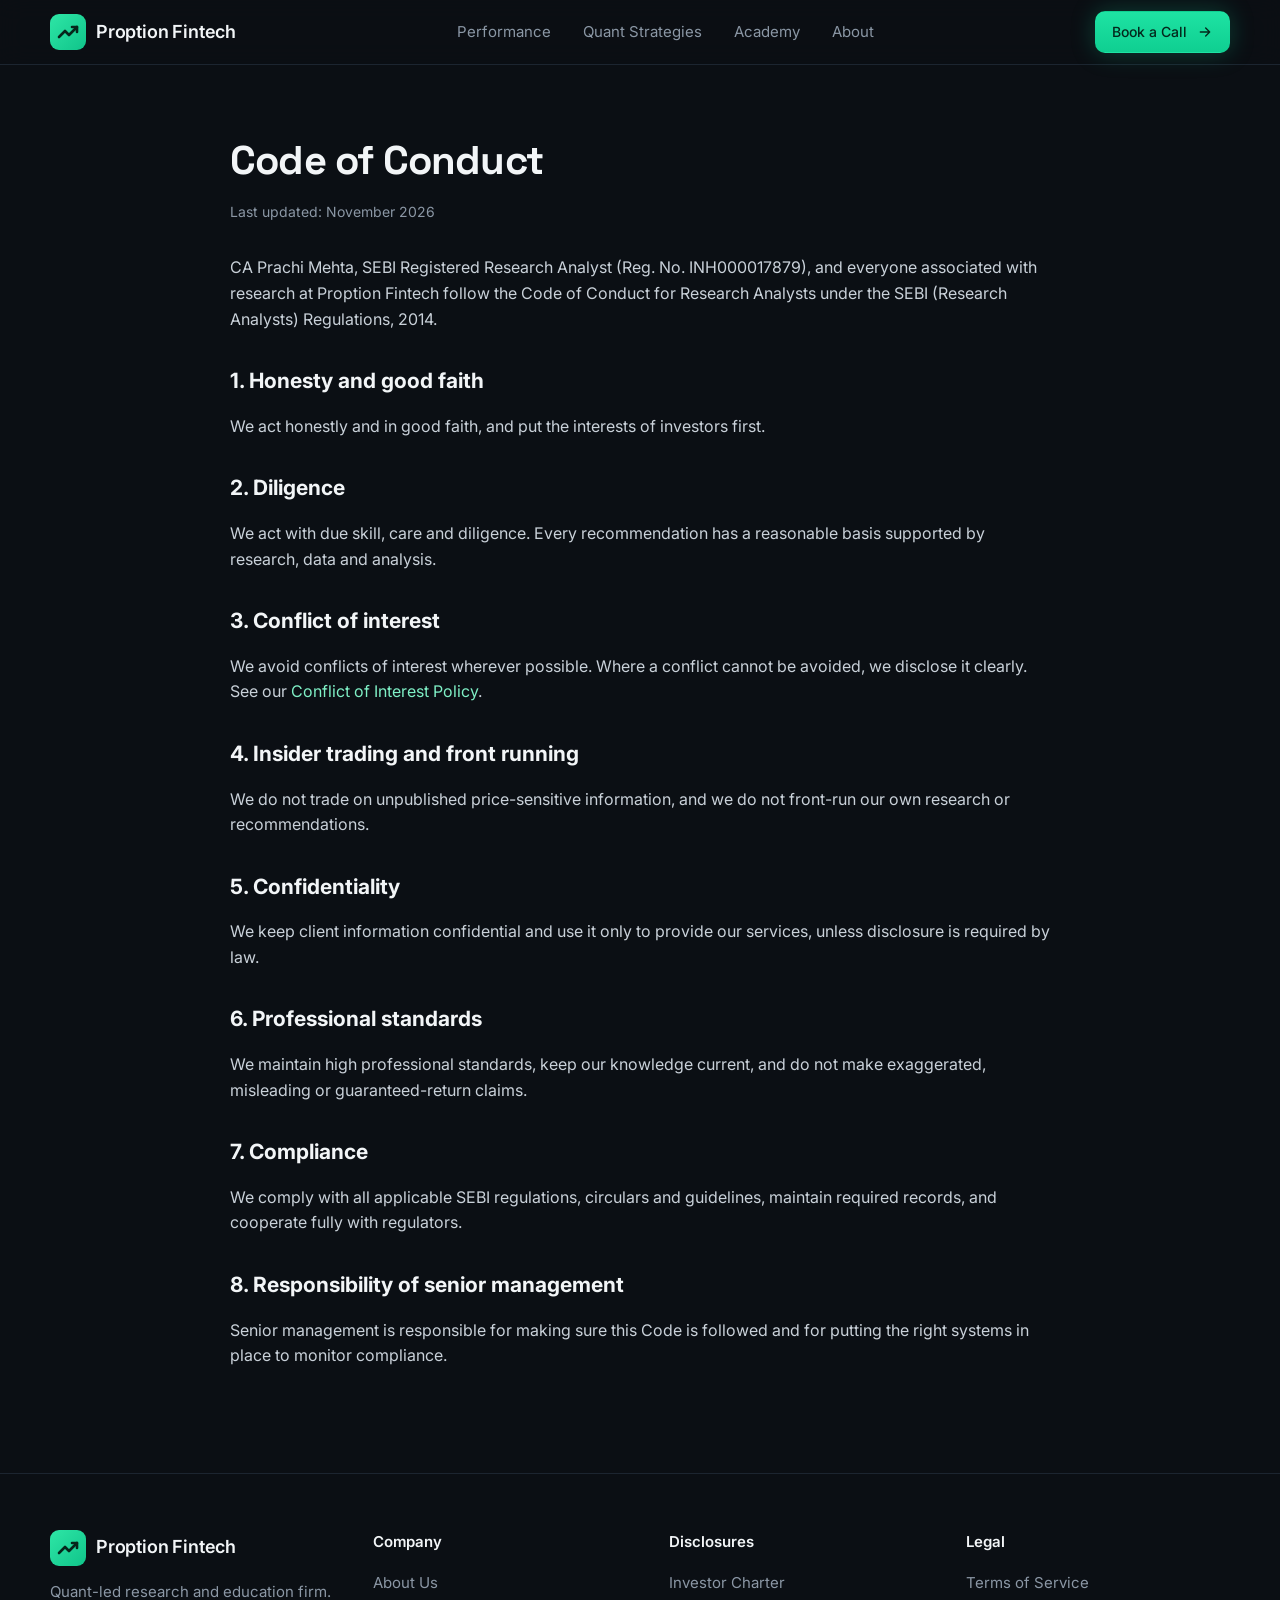
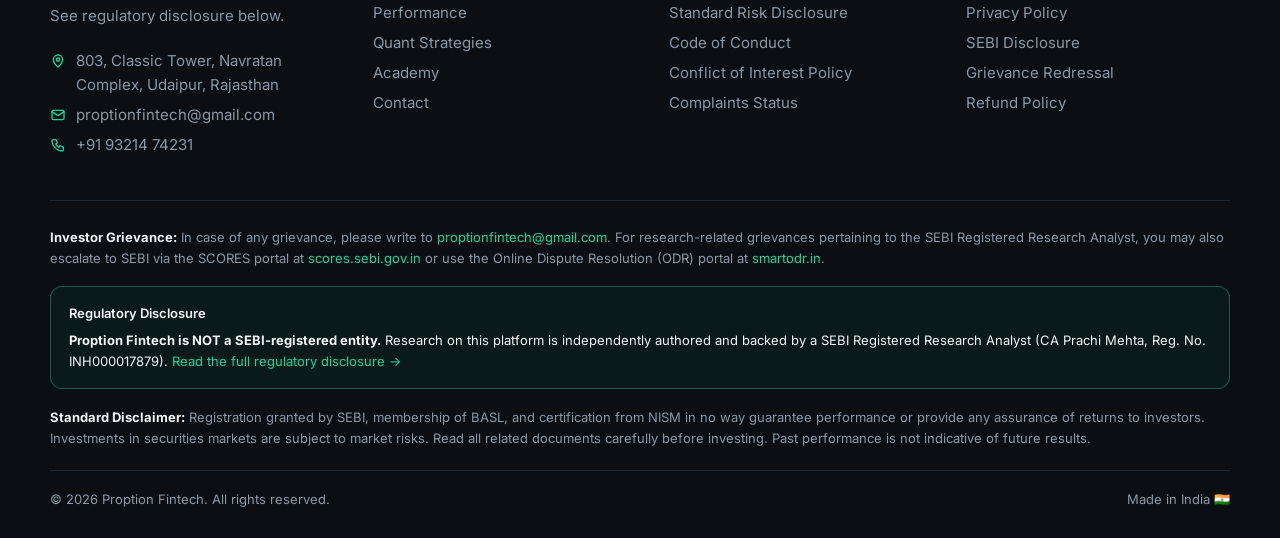
==== legal/code-of-conduct.html @ deb4f8eb "Hero keeps rotating when the mouse rests on the page; isolate slide errors Co-Authored-By: Claude Op" ====
<!doctype html>
<html lang="en">
<head>
  <meta charset="utf-8" />
  <meta name="viewport" content="width=device-width, initial-scale=1" />
  <title>Code of Conduct — Proption Fintech</title>
  <link rel="icon" href="../assets/logo.svg" type="image/svg+xml" />
  <link rel="preconnect" href="https://fonts.googleapis.com" />
  <link rel="preconnect" href="https://fonts.gstatic.com" crossorigin />
  <link href="https://fonts.googleapis.com/css2?family=Inter:wght@400;500;600&family=JetBrains+Mono:wght@500;600&family=Space+Grotesk:wght@500;600;700&display=swap" rel="stylesheet" />
  <link rel="stylesheet" href="../assets/styles.css?v=9" />
</head>
<body data-base="../">
  <header class="nav" id="nav"></header>
  <main class="container doc">
    <h1>Code of Conduct</h1>
    <div class="upd">Last updated: November 2026</div>
    <!-- ✏️ EDIT THE TEXT BELOW -->
<p>CA Prachi Mehta, SEBI Registered Research Analyst (Reg. No. INH000017879), and everyone associated with research at Proption Fintech follow the Code of Conduct for Research Analysts under the SEBI (Research Analysts) Regulations, 2014.</p>

<h2>1. Honesty and good faith</h2>
<p>We act honestly and in good faith, and put the interests of investors first.</p>

<h2>2. Diligence</h2>
<p>We act with due skill, care and diligence. Every recommendation has a reasonable basis supported by research, data and analysis.</p>

<h2>3. Conflict of interest</h2>
<p>We avoid conflicts of interest wherever possible. Where a conflict cannot be avoided, we disclose it clearly. See our <a class="g" href="conflict-of-interest.html">Conflict of Interest Policy</a>.</p>

<h2>4. Insider trading and front running</h2>
<p>We do not trade on unpublished price-sensitive information, and we do not front-run our own research or recommendations.</p>

<h2>5. Confidentiality</h2>
<p>We keep client information confidential and use it only to provide our services, unless disclosure is required by law.</p>

<h2>6. Professional standards</h2>
<p>We maintain high professional standards, keep our knowledge current, and do not make exaggerated, misleading or guaranteed-return claims.</p>

<h2>7. Compliance</h2>
<p>We comply with all applicable SEBI regulations, circulars and guidelines, maintain required records, and cooperate fully with regulators.</p>

<h2>8. Responsibility of senior management</h2>
<p>Senior management is responsible for making sure this Code is followed and for putting the right systems in place to monitor compliance.</p>
    <!-- ✏️ END OF EDITABLE TEXT -->
  </main>
  <footer class="footer" id="footer"></footer>
  <script src="../site.config.js?v=9"></script>
  <script src="../assets/app.js?v=9"></script>
</body>
</html>
---- assets/styles.css ----
/* ─── Theme tokens (change colours here) ─────────────────────────────── */
:root {
  --bg: #0b0f14;
  --bg-2: #0e131a;
  --card: #111821;
  --card-2: #0f1d1c;
  --line: #1c2530;
  --line-2: #22303c;
  --text: #f2f5f7;
  --muted: #8b97a5;
  --muted-2: #6b7785;
  --green: #12d99a;
  --green-2: #7ff0c6;
  --green-soft: rgba(18, 217, 154, 0.12);
  --orange: #f7a531;
  --orange-soft: rgba(247, 165, 49, 0.12);
  --radius: 16px;
  --font: "Inter", system-ui, -apple-system, Segoe UI, Roboto, sans-serif;
  --display: "Space Grotesk", var(--font);
  --mono: "JetBrains Mono", ui-monospace, SFMono-Regular, Menlo, monospace;
}

* { box-sizing: border-box; }
html { scroll-behavior: smooth; scroll-padding-top: 80px; }
body {
  margin: 0; background: var(--bg); color: var(--text);
  font-family: var(--font); font-size: 16px; line-height: 1.6;
  -webkit-font-smoothing: antialiased;
}
a { color: inherit; text-decoration: none; }
main { overflow-x: clip; }
img, svg { display: block; }
.container { width: min(1180px, 100% - 32px); margin-inline: auto; }
.mono { font-family: var(--mono); }
.g { color: var(--green-2); }
.o { color: var(--orange); }

/* ─── Nav ─────────────────────────────────────────────────────────────── */
.nav {
  position: sticky; top: 0; z-index: 50;
  background: rgba(11, 15, 20, 0.82); backdrop-filter: blur(12px);
  border-bottom: 1px solid var(--line);
}
.nav-in { display: flex; align-items: center; justify-content: space-between; height: 64px; }
.brand { display: flex; align-items: center; gap: 10px; font-weight: 600; font-size: 18px; letter-spacing: -0.01em; }
.brand img { width: 36px; height: 36px; }
.nav-links { display: flex; gap: 32px; color: var(--muted); font-size: 15px; }
.nav-links a:hover { color: var(--text); }
.menu-btn { display: none; background: none; border: 1px solid var(--line-2); color: var(--text); border-radius: 10px; padding: 8px 10px; }

/* ─── Buttons & badges ───────────────────────────────────────────────── */
.btn {
  display: inline-flex; align-items: center; gap: 10px; border-radius: 10px;
  padding: 12px 22px; font-weight: 500; font-size: 15px; border: 1px solid transparent;
  cursor: pointer; transition: transform .15s ease, box-shadow .15s ease, background .15s;
  font-family: var(--font);
}
.btn svg { width: 16px; height: 16px; }
.btn-primary {
  background: linear-gradient(180deg, #1ee3a3, #0fcf91); color: #04281c;
  box-shadow: 0 0 24px rgba(18, 217, 154, 0.25);
}
.btn-primary:hover { transform: translateY(-1px); box-shadow: 0 0 36px rgba(18, 217, 154, 0.4); }
.btn-ghost { background: var(--bg-2); border-color: var(--line-2); color: var(--text); }
.btn-ghost:hover { border-color: #33424f; }
.btn-sm { padding: 9px 16px; font-size: 14px; }
.btn-block { width: 100%; justify-content: center; }

.badge {
  display: inline-flex; align-items: center; gap: 8px; font-size: 13px; font-weight: 500;
  color: var(--green); background: var(--green-soft); border: 1px solid rgba(18, 217, 154, 0.35);
  padding: 5px 13px; border-radius: 999px;
}
.badge svg { width: 13px; height: 13px; }
.badge.orange { color: var(--orange); background: var(--orange-soft); border-color: rgba(247, 165, 49, 0.4); }
.chip { display: inline-block; font-size: 13px; font-weight: 500; background: #1b222b; color: #dfe5ea; padding: 4px 10px; border-radius: 6px; }

/* ─── Hero ───────────────────────────────────────────────────────────── */
.hero {
  display: grid; grid-template-columns: 1.05fr 1fr; gap: 56px; align-items: center;
  padding: 44px 0 72px; position: relative;
}
.hero::before {
  content: ""; position: absolute; inset: -60px -20vw 0; z-index: -1; pointer-events: none;
  background:
    radial-gradient(600px 380px at 85% 35%, rgba(18, 217, 154, 0.10), transparent 70%),
    linear-gradient(var(--bg), var(--bg));
}
.hero h1 {
  font-family: var(--display); font-weight: 600; letter-spacing: -0.035em;
  font-size: clamp(44px, 6.4vw, 76px); line-height: 0.98; margin: 28px 0 32px;
}
.hero h1 span { display: block; }
.hero p.lead { color: var(--muted); font-size: 18px; max-width: 540px; margin: 0 0 36px; }
.hero-ctas { display: flex; gap: 14px; flex-wrap: wrap; }
.hero-stats { display: flex; gap: 64px; margin-top: 48px; flex-wrap: wrap; }
.hero-stats .v { font-family: var(--mono); font-size: 23px; font-weight: 600; color: var(--green-2); letter-spacing: 0.02em; }
.hero-stats .l { font-size: 13px; color: var(--muted); }

.hero-art { position: relative; }
.hero-art .screen {
  border-radius: 14px; overflow: hidden; border: 1px solid var(--line-2);
  background: radial-gradient(120% 90% at 70% 20%, #0f2a22, #070b0f 70%);
  aspect-ratio: 16 / 11; box-shadow: 0 30px 80px rgba(0,0,0,.55), 0 0 80px rgba(18,217,154,.08);
}
.hero-art .screen svg { width: 100%; height: 100%; filter: blur(0.6px) saturate(1.1); }
.verified-pill {
  position: absolute; left: -28px; bottom: -26px; display: flex; gap: 14px; align-items: center;
  background: rgba(14, 19, 26, .94); border: 1px solid var(--line-2); border-radius: 12px; padding: 14px 18px;
  box-shadow: 0 16px 40px rgba(0,0,0,.5);
}
.verified-pill .ic { width: 40px; height: 40px; border-radius: 10px; background: var(--green-soft); display: grid; place-items: center; color: var(--green); }
.verified-pill .ic svg { width: 20px; height: 20px; }
.verified-pill .t { font-size: 13px; color: var(--muted); }
.verified-pill .v { font-family: var(--mono); color: var(--green); font-weight: 600; }

/* ─── KPI strip ──────────────────────────────────────────────────────── */
.strip { border-top: 1px solid var(--line); border-bottom: 1px solid var(--line); background: var(--bg-2); }
.strip-in { display: grid; grid-template-columns: repeat(4, 1fr); }
.strip-in > div { padding: 24px 24px 26px; border-left: 1px solid var(--line); }
.strip-in > div:first-child { border-left: 0; }
.k-label { font-size: 12px; letter-spacing: 0.14em; text-transform: uppercase; color: var(--muted); }
.k-val { font-family: var(--mono); font-size: 34px; font-weight: 600; color: var(--green-2); line-height: 1.3; letter-spacing: 0.02em; }
.k-val.white { color: var(--text); }
.k-sub { font-size: 13px; color: var(--muted); }

/* ─── Sections ───────────────────────────────────────────────────────── */
.section { padding: 88px 0; }
.section + .section { border-top: 1px solid var(--line); }
.section h2 {
  font-family: var(--display); font-weight: 600; letter-spacing: -0.03em;
  font-size: clamp(32px, 4.4vw, 50px); line-height: 1.08; margin: 18px 0 18px; max-width: 760px;
}
.section .sub { color: var(--muted); max-width: 680px; margin: 0 0 40px; }

/* ─── Chart card ─────────────────────────────────────────────────────── */
.card { background: var(--card); border: 1px solid var(--line); border-radius: var(--radius); }
.chart-card { padding: 28px 32px 22px; }
.chart-head { display: flex; justify-content: space-between; align-items: center; gap: 16px; flex-wrap: wrap; margin-bottom: 18px; }
.legend { display: flex; gap: 26px; flex-wrap: wrap; font-size: 15px; color: #c9d1d9; }
.legend .dot { display: inline-block; width: 10px; height: 10px; border-radius: 50%; margin-right: 8px; vertical-align: 1px; }
.legend b { font-family: var(--mono); font-weight: 600; margin-left: 6px; }
.chart-wrap { position: relative; height: 340px; }
.chart-wrap svg { width: 100%; height: 100%; overflow: visible; }
.chart-tip {
  position: absolute; pointer-events: none; background: #0b1117; border: 1px solid var(--line-2);
  border-radius: 8px; padding: 8px 10px; font-size: 12px; white-space: nowrap; opacity: 0; transition: opacity .1s;
}
.chart-tip .d { color: var(--muted); }
.chart-empty { display: grid; place-items: center; height: 100%; color: var(--muted); font-size: 14px; }

.tiles { display: grid; grid-template-columns: repeat(7, 1fr); gap: 14px; margin-top: 26px; }
.tile { background: var(--card); border: 1px solid var(--line); border-radius: 12px; padding: 16px; }
.tile .k-label { font-size: 11px; }
.tile .tv { font-family: var(--mono); font-weight: 600; font-size: 16px; margin-top: 6px; }
.live-note { font-size: 13px; color: var(--muted); margin-top: 18px; display: flex; align-items: center; gap: 8px; }
.live-dot { width: 7px; height: 7px; border-radius: 50%; background: var(--green); box-shadow: 0 0 0 0 rgba(18,217,154,.6); animation: pulse 2s infinite; }
@keyframes pulse { 70% { box-shadow: 0 0 0 8px rgba(18,217,154,0); } 100% { box-shadow: 0 0 0 0 rgba(18,217,154,0); } }

/* ─── Product cards (Strategies / Academy) ──────────────────────────────────── */
.product {
  display: grid; grid-template-columns: 1fr 380px; gap: 36px; padding: 40px;
  background: linear-gradient(135deg, #0f2a26 0%, #101a20 45%, #12171d 100%);
  border: 1px solid var(--line); border-radius: 20px;
}
.product.amber { background: linear-gradient(135deg, #0f2a26 0%, #101a20 50%, #1b1a17 100%); }
.product h3 { font-family: var(--display); font-weight: 600; font-size: clamp(26px, 3vw, 34px); letter-spacing: -0.02em; margin: 18px 0 12px; }
.product p { color: var(--muted); margin: 0 0 22px; max-width: 640px; }
.feats { display: flex; flex-wrap: wrap; gap: 14px 30px; font-size: 15px; color: #d6dde3; }
.feats span { display: inline-flex; align-items: center; gap: 9px; }
.feats svg { width: 17px; height: 17px; color: var(--green); flex: none; }
.side { background: rgba(10, 14, 19, 0.75); border: 1px solid var(--line); border-radius: 14px; padding: 24px; align-self: start; }
.side .big { font-family: var(--mono); font-weight: 600; font-size: 36px; color: var(--green-2); line-height: 1.2; }
.side .note { font-size: 13px; color: var(--muted); margin-bottom: 16px; }
.kv { display: flex; justify-content: space-between; font-size: 15px; padding: 3px 0; }
.kv span:first-child { color: var(--muted); }
.side .btn { margin-top: 18px; }

/* ─── Curriculum pop-up ──────────────────────────────────────────────── */
.modal { border: 1px solid var(--line-2); border-radius: 18px; padding: 0; background: var(--card); color: var(--text);
  width: min(720px, 100% - 24px); max-height: min(88vh, 900px); }
.modal::backdrop { background: rgba(3, 6, 9, 0.72); backdrop-filter: blur(4px); }
.modal[open] { animation: pop .18s ease-out; }
@keyframes pop { from { opacity: 0; transform: translateY(8px) scale(.98); } }
.modal-in { padding: 32px; position: relative; }
.modal-x { position: absolute; top: 16px; right: 16px; width: 34px; height: 34px; border-radius: 9px; border: 1px solid var(--line-2);
  background: var(--bg-2); color: var(--muted); cursor: pointer; font-size: 14px; }
.modal-x:hover { color: var(--text); }
.modal h3 { font-family: var(--display); font-size: 28px; line-height: 1.15; letter-spacing: -0.02em; margin: 0 40px 4px 0; }
.modal-sub { color: var(--orange); font-size: 14px; margin-bottom: 22px; }
.modal h4 { font-size: 15px; margin: 26px 0 12px; }
.facts { display: grid; grid-template-columns: repeat(3, 1fr); gap: 12px; }
.facts > div { background: var(--bg-2); border: 1px solid var(--line); border-radius: 12px; padding: 12px 14px; }
.facts .fv { font-weight: 600; margin-top: 2px; }
.ticks { list-style: none; margin: 0; padding: 0; display: grid; grid-template-columns: 1fr 1fr; gap: 8px 20px; }
.ticks li { display: flex; gap: 10px; color: #d6dde3; font-size: 14.5px; }
.ticks svg { width: 17px; height: 17px; color: var(--green); flex: none; margin-top: 3px; }
.mods details { border: 1px solid var(--line); border-radius: 12px; margin-bottom: 8px; background: var(--bg-2); }
.mods summary { cursor: pointer; padding: 13px 16px; font-weight: 600; list-style: none; display: flex; gap: 12px; align-items: center; }
.mods summary::-webkit-details-marker { display: none; }
.mods summary::after { content: "+"; margin-left: auto; color: var(--muted); font-weight: 400; font-size: 18px; }
.mods details[open] summary::after { content: "–"; }
.mn { font-family: var(--mono); font-size: 12px; color: var(--green); background: var(--green-soft); padding: 2px 8px; border-radius: 6px; font-weight: 600; }
.mods ol { margin: 0; padding: 0 16px 14px 44px; color: #c9d1d9; font-size: 14.5px; }
.mods li { padding: 3px 0; }
.modal-note { color: var(--muted); font-size: 13px; margin: 22px 0 18px; }
@media (max-width: 720px) {
  .modal-in { padding: 24px 18px; }
  .facts { grid-template-columns: 1fr 1fr 1fr; gap: 8px; }
  .facts > div { padding: 10px; }
  .ticks { grid-template-columns: 1fr; }
}

/* ─── About ──────────────────────────────────────────────────────────── */
.team { display: grid; grid-template-columns: repeat(auto-fit, minmax(260px, 1fr)); gap: 18px; }
.person { padding: 24px; display: flex; gap: 16px; align-items: flex-start; }
.avatar { width: 48px; height: 48px; border-radius: 12px; display: grid; place-items: center; font-family: var(--display); font-weight: 600; background: var(--green-soft); color: var(--green-2); flex: none; }
.person h4 { margin: 0; font-size: 17px; }
.person .role { color: var(--green); font-size: 14px; }
.person .bio { color: var(--muted); font-size: 14px; margin-top: 4px; }

/* ─── CTA panel ──────────────────────────────────────────────────────── */
.cta-panel {
  text-align: center; padding: 72px 24px; border-radius: 20px; border: 1px solid var(--line);
  background: radial-gradient(520px 260px at 50% 0%, rgba(18, 217, 154, 0.16), transparent 70%), var(--card);
}
.cta-panel h2 { margin: 0 auto 18px; font-size: clamp(34px, 4.8vw, 58px); }
.cta-panel p { color: var(--muted); max-width: 520px; margin: 0 auto 34px; }

/* ─── Footer ─────────────────────────────────────────────────────────── */
.footer { border-top: 1px solid var(--line); padding: 56px 0 28px; font-size: 15px; }
.f-grid { display: grid; grid-template-columns: 1.1fr 1fr 1fr 1fr; gap: 32px; }
.f-grid h5 { margin: 0 0 14px; font-size: 15px; font-weight: 600; }
.f-grid ul { list-style: none; margin: 0; padding: 0; }
.f-grid li { padding: 3px 0; }
.f-grid li a { color: var(--muted); }
.f-grid li a:hover { color: var(--text); }
.f-about p { color: var(--muted); margin: 14px 0 18px; }
.f-contact div { display: flex; gap: 10px; color: var(--muted); padding: 3px 0; }
.f-contact svg { width: 16px; height: 16px; color: var(--green); flex: none; margin-top: 4px; }
.f-legal { border-top: 1px solid var(--line); margin-top: 40px; padding-top: 26px; font-size: 13px; color: var(--muted); }
.f-legal strong { color: var(--text); }
.f-legal a { color: var(--green); }
.reg-box { margin: 18px 0; padding: 16px 18px; border: 1px solid rgba(18, 217, 154, 0.35); background: rgba(18, 217, 154, 0.05); border-radius: 12px; color: var(--text); }
.reg-box .h { font-weight: 600; margin-bottom: 6px; }
.f-bottom { display: flex; justify-content: space-between; border-top: 1px solid var(--line); margin-top: 22px; padding-top: 18px; font-size: 13px; color: var(--muted); }

/* ─── Legal pages ────────────────────────────────────────────────────── */
.doc { padding: 64px 0 88px; max-width: 820px; }
.doc h1 { font-family: var(--display); font-size: 40px; letter-spacing: -0.02em; margin: 0 0 8px; }
.doc .upd { color: var(--muted); font-size: 14px; margin-bottom: 32px; }
.doc h2 { font-size: 21px; margin: 32px 0 10px; }
.doc p, .doc li { color: #c9d1d9; }
.doc .todo { border: 1px dashed var(--orange); color: var(--orange); background: var(--orange-soft); padding: 14px 16px; border-radius: 10px; font-size: 14px; }

/* ─── Responsive ─────────────────────────────────────────────────────── */
@media (max-width: 1080px) {
  .tiles { grid-template-columns: repeat(4, 1fr); }
}
@media (max-width: 900px) {
  .hero { grid-template-columns: 1fr; gap: 48px; padding-top: 32px; }
  .verified-pill { left: 12px; }
  .strip-in { grid-template-columns: repeat(2, 1fr); }
  .strip-in > div:nth-child(3) { border-left: 0; }
  .strip-in > div:nth-child(n+3) { border-top: 1px solid var(--line); }
  .product { grid-template-columns: 1fr; padding: 28px; }
  .f-grid { grid-template-columns: 1fr 1fr; }
}
@media (max-width: 720px) {
  .nav-links { display: none; position: absolute; top: 64px; left: 0; right: 0; flex-direction: column; gap: 0; background: var(--bg); border-bottom: 1px solid var(--line); }
  .nav-links.open { display: flex; }
  .nav-links a { padding: 14px 16px; border-top: 1px solid var(--line); }
  .menu-btn { display: block; }
  .nav .btn-sm { display: none; }
  .hero-stats { gap: 32px; }
  .tiles { grid-template-columns: repeat(2, 1fr); }
  .chart-card { padding: 20px 16px; }
  .chart-wrap { height: 260px; }
  .k-val { font-size: 26px; }
  .section { padding: 64px 0; }
  .f-grid { grid-template-columns: 1fr; }
  .f-bottom { flex-direction: column; gap: 6px; }
}

/* ─── About & profile pop-ups ────────────────────────────────────────── */
.modal-in { max-height: inherit; overflow-y: auto; }
.modal.modal-wide { width: min(1040px, 100% - 24px); }
.modal-lead { color: var(--muted); margin: 10px 0 24px; max-width: 640px; }
.team-grid { display: grid; grid-template-columns: repeat(3, 1fr); gap: 14px; }
.tcard { background: var(--bg-2); border: 1px solid var(--line); border-radius: 14px; padding: 18px; display: flex; flex-direction: column; }
.thead { display: flex; gap: 12px; align-items: center; margin-bottom: 10px; }
.tcard h4 { margin: 0; font-size: 16px; }
.texp { font-size: 13px; color: var(--orange); }
.trole { font-size: 14px; color: var(--green-2); margin-bottom: 8px; }
.tpts { margin: 0 0 14px; padding-left: 18px; color: #c9d1d9; font-size: 14px; flex: 1; }
.tpts li { padding: 2px 0; }
.tbtn { align-self: flex-start; }
.avatar.ph { object-fit: cover; padding: 0; }
.avatar-lg { width: 72px; height: 72px; font-size: 24px; border-radius: 16px; }
.phead { display: flex; gap: 18px; align-items: center; margin: 0 40px 18px 0; }
.phead h3 { margin: 0 0 4px; }
.pbio { color: #c9d1d9; margin: 0; }
@media (max-width: 900px) { .team-grid { grid-template-columns: 1fr 1fr; } }
@media (max-width: 600px) { .team-grid { grid-template-columns: 1fr; } .phead { flex-direction: column; align-items: flex-start; } }

/* legal page tables & fill-in markers */
.doc ul, .doc ol { padding-left: 22px; }
.doc li { padding: 3px 0; }
.doc .table-wrap { overflow-x: auto; margin: 10px 0 6px; border: 1px solid var(--line); border-radius: 12px; }
.doc table { border-collapse: collapse; width: 100%; font-size: 14px; }
.doc th, .doc td { text-align: left; padding: 10px 12px; border-bottom: 1px solid var(--line); color: #c9d1d9; vertical-align: top; }
.doc th { background: var(--bg-2); color: var(--text); font-weight: 600; }
.doc tr:last-child td { border-bottom: 0; }
.doc .small { font-size: 13px; color: var(--muted); }
.doc .fill { background: var(--orange-soft); color: var(--orange); border: 1px dashed rgba(247,165,49,.5); border-radius: 5px; padding: 0 6px; }
.doc .todo { margin-bottom: 18px; }

/* ─── Rotating hero ───────────────────────────────────────────────────── */
.hero { align-items: start; }
.hero-copy-wrap { min-width: 0; padding-top: 4px; }
.hero-copy { display: grid; }
.hero-copy .hc { grid-area: 1 / 1; opacity: 0; visibility: hidden; transform: translateY(8px); transition: opacity .35s ease, transform .35s ease, visibility 0s linear .35s; }
.hero-copy .hc.active { opacity: 1; visibility: visible; transform: none; transition: opacity .45s ease .1s, transform .45s ease .1s; }
.hero-copy h1 { margin-top: 26px; }
.hero-art { min-width: 0; display: grid; gap: 14px; padding-top: 44px; }
.hero-stage { position: relative; aspect-ratio: 16 / 11; max-width: 100%; border-radius: 14px; overflow: hidden; border: 1px solid var(--line-2);
  background: #070b0f; box-shadow: 0 30px 80px rgba(0,0,0,.45), 0 0 80px color-mix(in srgb, var(--green) 8%, transparent); }
.hv { position: absolute; inset: 0; opacity: 0; visibility: hidden; transition: opacity .45s ease, visibility 0s linear .45s; }
.hv.active { opacity: 1; visibility: visible; transition: opacity .45s ease; }
.hv canvas { position: absolute; inset: 0; width: 100%; height: 100%; display: block; }
.hv-readout { position: absolute; left: 14px; top: 12px; display: grid; gap: 2px; pointer-events: none; }
.hv-readout .k { font-size: 11px; letter-spacing: .12em; text-transform: uppercase; color: var(--muted); }
.hv-readout .v { font-family: var(--mono); font-size: 26px; font-weight: 600; color: var(--green-2); font-variant-numeric: tabular-nums; }
.hv-readout .s { font-family: var(--mono); font-size: 12px; color: var(--orange); }
.hv-illus { position: absolute; left: 12px; bottom: 8px; font-size: 11px; color: var(--muted-2); letter-spacing: .03em; }
.hv-illus-up { bottom: 38px; }
.hv-tape { position: absolute; left: 0; right: 0; bottom: 0; height: 30px; border-top: 1px solid var(--line-2); background: rgba(7,11,15,.92); overflow: hidden; }
.hv-tape-track { display: flex; width: max-content; animation: hvtape 26s linear infinite; animation-play-state: paused; }
.hv.on .hv-tape-track { animation-play-state: running; }
.hv-tape-item { display: flex; gap: 8px; align-items: center; padding: 0 22px; height: 30px; font-family: var(--mono); font-size: 12px; white-space: nowrap; border-right: 1px solid var(--line); }
.hv-tape-item .n { color: var(--muted); } .hv-tape-item .up { color: var(--green); } .hv-tape-item .dn { color: #f0616d; }
@keyframes hvtape { to { transform: translateX(-50%); } }
.hv-prob { position: absolute; right: 12px; top: 10px; text-align: right; font-family: var(--mono); font-size: 12px; color: var(--muted); display: grid; gap: 2px; }
.hv-prob b { color: var(--text); font-weight: 600; font-variant-numeric: tabular-nums; }
.hv-chain { position: absolute; inset: 0 0 24px 0; display: grid; grid-template-rows: auto 1fr; font-family: var(--mono); font-size: 12px; }
.hv-chain-top { display: flex; justify-content: space-between; gap: 10px; padding: 10px 14px; border-bottom: 1px solid var(--line-2); color: var(--muted); }
.hv-chain-top b { color: var(--text); font-weight: 600; font-variant-numeric: tabular-nums; }
.hv-chain-body { overflow: hidden; }
.hv-chain table { width: 100%; border-collapse: collapse; font-variant-numeric: tabular-nums; }
.hv-chain th { font: 600 10.5px var(--font); letter-spacing: .1em; text-transform: uppercase; color: var(--muted-2); padding: 6px 8px; text-align: right; }
.hv-chain th.c, .hv-chain td.c { text-align: center; }
.hv-chain td { padding: 0 8px; height: 24px; text-align: right; color: #c9d1d9; position: relative; }
.hv-chain td.k { color: var(--text); font-weight: 600; background: rgba(255,255,255,.03); }
.hv-chain tr.atm td { background: color-mix(in srgb, var(--green) 9%, transparent); }
.hv-chain tr.atm td.k { color: var(--green-2); }
.hv-chain tr.band td.k { box-shadow: inset 3px 0 0 color-mix(in srgb, var(--orange) 55%, transparent); }
.hv-chain .bar { position: absolute; top: 5px; bottom: 5px; border-radius: 3px; transition: width .8s ease; }
.hv-chain .bar.ce { right: 8px; background: rgba(240,97,109,.22); }
.hv-chain .bar.pe { left: 8px; background: color-mix(in srgb, var(--green) 22%, transparent); }
.hv-chain td span { position: relative; }
.hv-chain .up { animation: hvup .9s ease; } .hv-chain .dn { animation: hvdn .9s ease; }
@keyframes hvup { from { color: var(--green); } } @keyframes hvdn { from { color: #f0616d; } }
.hero-tabs { display: grid; grid-template-columns: repeat(4, minmax(0, 1fr)); gap: 8px; }
.hero-tab { position: relative; overflow: hidden; text-align: left; font: 500 13px var(--font); color: var(--muted); background: var(--bg-2);
  border: 1px solid var(--line); border-radius: 10px; padding: 10px 12px 12px; cursor: pointer; transition: color .2s, border-color .2s; }
.hero-tab:hover { color: var(--text); }
.hero-tab.active { color: var(--text); border-color: var(--line-2); }
.hero-tab:focus-visible { outline: 2px solid var(--green-2); outline-offset: 2px; }
.hero-tab .prog { position: absolute; left: 0; bottom: 0; height: 2px; width: 0; background: var(--green); }
.hero-tab.active .prog { animation: heroprog var(--dur, 9s) linear forwards; }
.hero.paused .hero-tab.active .prog, .hero.still .hero-tab.active .prog { animation-play-state: paused; }
.hero.still .hero-tab.active .prog { animation: none; width: 100%; }
@keyframes heroprog { to { width: 100%; } }
@media (max-width: 900px) {
  .hero-art { padding-top: 0; }
}
@media (max-width: 520px) {
  .hero-tabs { grid-template-columns: repeat(2, minmax(0, 1fr)); }
  .hv-chain td, .hv-chain th { padding: 0 4px; } .hv-chain { font-size: 10.5px; }
  .hv-readout .v { font-size: 20px; }
}
@media (prefers-reduced-motion: reduce) { .hv-tape-track { animation: none; } .hero-copy .hc, .hv { transition: none; } }
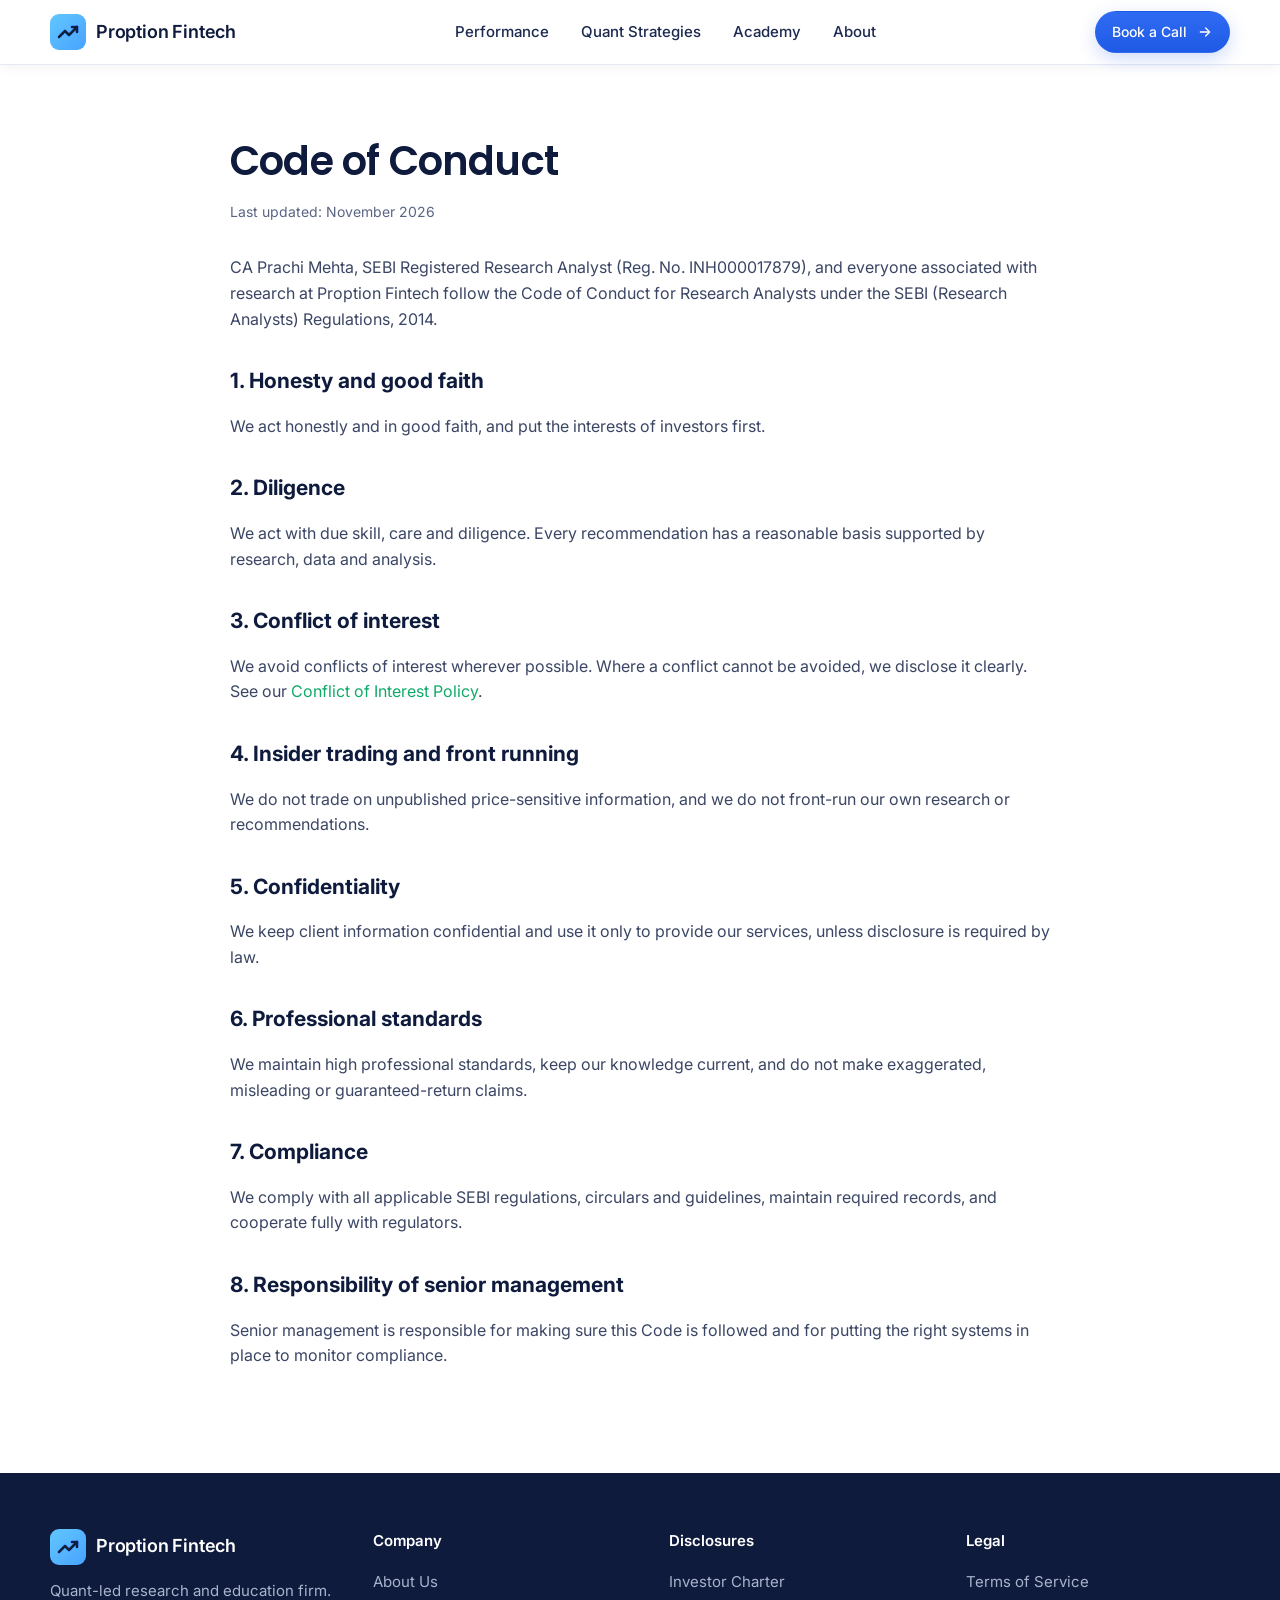
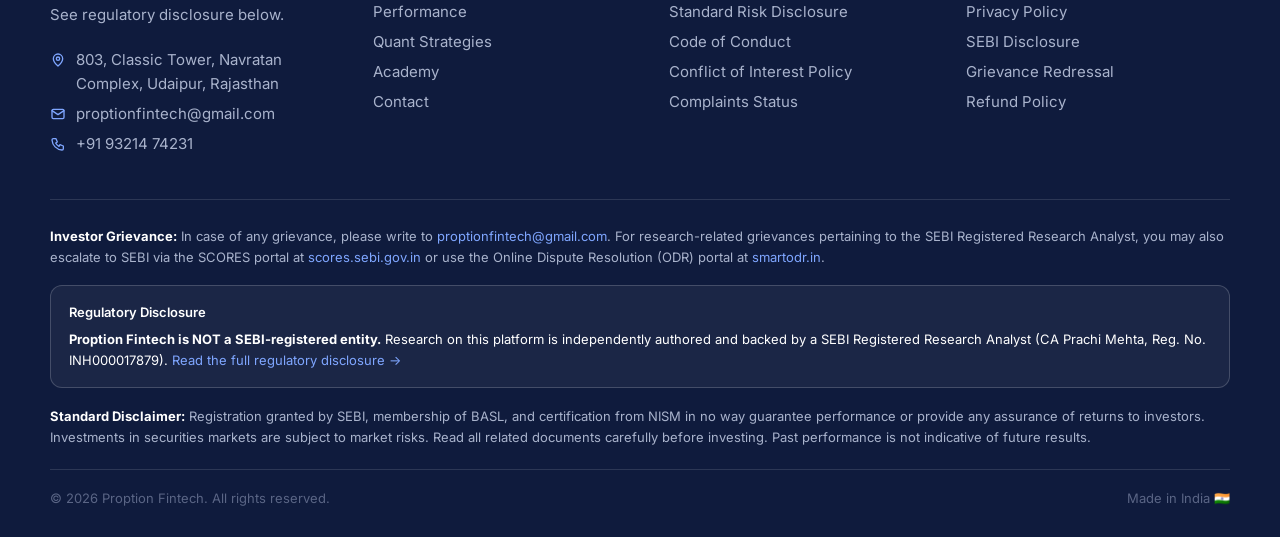
==== commit 731250e5: "New light theme (white, navy, blue, dark green) with a one-word theme switch Co-Authored-By: Claude " ====
--- a/legal/code-of-conduct.html
+++ b/legal/code-of-conduct.html
@@ -1,5 +1,5 @@
 <!doctype html>
-<html lang="en">
+<html lang="en" data-theme="light">
 <head>
   <meta charset="utf-8" />
   <meta name="viewport" content="width=device-width, initial-scale=1" />
@@ -7,8 +7,8 @@
   <link rel="icon" href="../assets/logo.svg" type="image/svg+xml" />
   <link rel="preconnect" href="https://fonts.googleapis.com" />
   <link rel="preconnect" href="https://fonts.gstatic.com" crossorigin />
-  <link href="https://fonts.googleapis.com/css2?family=Inter:wght@400;500;600&family=JetBrains+Mono:wght@500;600&family=Space+Grotesk:wght@500;600;700&display=swap" rel="stylesheet" />
-  <link rel="stylesheet" href="../assets/styles.css?v=9" />
+  <link href="https://fonts.googleapis.com/css2?family=Inter:wght@400;500;600;700&family=JetBrains+Mono:wght@500;600&family=Space+Grotesk:wght@500;600;700&family=Poppins:wght@500;600;700&display=swap" rel="stylesheet" />
+  <link rel="stylesheet" href="../assets/styles.css?v=14" />
 </head>
 <body data-base="../">
   <header class="nav" id="nav"></header>
@@ -44,7 +44,7 @@
     <!-- ✏️ END OF EDITABLE TEXT -->
   </main>
   <footer class="footer" id="footer"></footer>
-  <script src="../site.config.js?v=9"></script>
-  <script src="../assets/app.js?v=9"></script>
+  <script src="../site.config.js?v=14"></script>
+  <script src="../assets/app.js?v=14"></script>
 </body>
 </html>
--- a/assets/styles.css
+++ b/assets/styles.css
@@ -315,16 +315,17 @@
 .doc .fill { background: var(--orange-soft); color: var(--orange); border: 1px dashed rgba(247,165,49,.5); border-radius: 5px; padding: 0 6px; }
 .doc .todo { margin-bottom: 18px; }
 
-/* ─── Rotating hero ───────────────────────────────────────────────────── */
-.hero { align-items: start; }
-.hero-copy-wrap { min-width: 0; padding-top: 4px; }
-.hero-copy { display: grid; }
-.hero-copy .hc { grid-area: 1 / 1; opacity: 0; visibility: hidden; transform: translateY(8px); transition: opacity .35s ease, transform .35s ease, visibility 0s linear .35s; }
-.hero-copy .hc.active { opacity: 1; visibility: visible; transform: none; transition: opacity .45s ease .1s, transform .45s ease .1s; }
-.hero-copy h1 { margin-top: 26px; }
-.hero-art { min-width: 0; display: grid; gap: 14px; padding-top: 44px; }
-.hero-stage { position: relative; aspect-ratio: 16 / 11; max-width: 100%; border-radius: 14px; overflow: hidden; border: 1px solid var(--line-2);
+/* ─── Section animations ──────────────────────────────────────────────── */
+.viz { position: relative; aspect-ratio: 16 / 11; max-width: 100%; border-radius: 14px; overflow: hidden; border: 1px solid var(--line-2);
   background: #070b0f; box-shadow: 0 30px 80px rgba(0,0,0,.45), 0 0 80px color-mix(in srgb, var(--green) 8%, transparent); }
+.hero-art .viz { width: 100%; }
+.viz-row { display: grid; grid-template-columns: repeat(auto-fit, minmax(min(100%, 420px), 1fr)); gap: 20px; margin-top: 36px; }
+.viz-fig { margin: 0; display: grid; gap: 12px; min-width: 0; }
+.viz-fig .viz { box-shadow: none; }
+.viz-fig figcaption { color: var(--muted); font-size: 15px; }
+.viz-fig figcaption strong { display: block; color: var(--text); font-weight: 600; margin-bottom: 2px; }
+.acad-head { display: grid; grid-template-columns: minmax(0, 1fr) minmax(0, 1fr); gap: 40px; align-items: center; }
+.acad-head .viz { box-shadow: none; }
 .hv { position: absolute; inset: 0; opacity: 0; visibility: hidden; transition: opacity .45s ease, visibility 0s linear .45s; }
 .hv.active { opacity: 1; visibility: visible; transition: opacity .45s ease; }
 .hv canvas { position: absolute; inset: 0; width: 100%; height: 100%; display: block; }
@@ -360,23 +361,143 @@
 .hv-chain td span { position: relative; }
 .hv-chain .up { animation: hvup .9s ease; } .hv-chain .dn { animation: hvdn .9s ease; }
 @keyframes hvup { from { color: var(--green); } } @keyframes hvdn { from { color: #f0616d; } }
-.hero-tabs { display: grid; grid-template-columns: repeat(4, minmax(0, 1fr)); gap: 8px; }
-.hero-tab { position: relative; overflow: hidden; text-align: left; font: 500 13px var(--font); color: var(--muted); background: var(--bg-2);
-  border: 1px solid var(--line); border-radius: 10px; padding: 10px 12px 12px; cursor: pointer; transition: color .2s, border-color .2s; }
-.hero-tab:hover { color: var(--text); }
-.hero-tab.active { color: var(--text); border-color: var(--line-2); }
-.hero-tab:focus-visible { outline: 2px solid var(--green-2); outline-offset: 2px; }
-.hero-tab .prog { position: absolute; left: 0; bottom: 0; height: 2px; width: 0; background: var(--green); }
-.hero-tab.active .prog { animation: heroprog var(--dur, 9s) linear forwards; }
-.hero.paused .hero-tab.active .prog, .hero.still .hero-tab.active .prog { animation-play-state: paused; }
-.hero.still .hero-tab.active .prog { animation: none; width: 100%; }
-@keyframes heroprog { to { width: 100%; } }
 @media (max-width: 900px) {
-  .hero-art { padding-top: 0; }
-}
-@media (max-width: 520px) {
-  .hero-tabs { grid-template-columns: repeat(2, minmax(0, 1fr)); }
+  .acad-head { grid-template-columns: 1fr; gap: 28px; }
+}
+@media (max-width: 600px) {
+  .viz-curve { aspect-ratio: 4 / 3.4; }
+  .viz-tape { aspect-ratio: 4 / 3.2; }
+  .viz-chain { aspect-ratio: 4 / 5; }
+  .viz-probability { aspect-ratio: 1 / 1; }
+  .viz-probability .hv-prob { left: 12px; right: 12px; display: flex; justify-content: space-between; gap: 8px; text-align: left; font-size: 11px; }
   .hv-chain td, .hv-chain th { padding: 0 4px; } .hv-chain { font-size: 10.5px; }
+  .hv-chain th { font-size: 9.5px; letter-spacing: .06em; }
+  .hv-chain-top { padding: 9px 10px; font-size: 11px; }
   .hv-readout .v { font-size: 20px; }
-}
-@media (prefers-reduced-motion: reduce) { .hv-tape-track { animation: none; } .hero-copy .hc, .hv { transition: none; } }
+  .hv-tape-item { padding: 0 14px; font-size: 11px; }
+  .acad-head { gap: 22px; }
+  .viz-row { gap: 28px; }
+}
+@media (prefers-reduced-motion: reduce) { .hv-tape-track { animation: none; } .hv { transition: none; } }
+
+/* ─── Small phones ───────────────────────────────────────────────────── */
+.kv { gap: 12px; }
+.kv span:last-child { text-align: right; }
+.btn-block { white-space: nowrap; }
+@media (max-width: 400px) {
+  .product { padding: 22px 18px; }
+  .side { padding: 18px 16px; }
+  .side .big { font-size: 30px; }
+  .hero-stats { gap: 22px; }
+  .hero-stats .v { font-size: 20px; }
+  .k-val { font-size: 24px; }
+  .strip-in > div { padding: 18px 14px 20px; }
+  .chart-card { padding: 18px 12px; }
+  .cta-panel { padding: 48px 18px; }
+}
+
+
+/* ═══ THEMES ══════════════════════════════════════════════════════════════
+   Choose the theme in site.config.js → theme: "light" or "dark".
+   The block below maps colours to tokens; [data-theme="light"] holds the light palette. */
+:root {
+  --accent: var(--green); --accent-hi: #1ee3a3; --accent-ink: #04281c;
+  --text-2: #c9d1d9; --text-3: #d6dde3; --chip-bg: #1b222b; --chip-ink: #dfe5ea;
+  --nav-bg: rgba(11, 15, 20, 0.82);
+  --glow: rgba(18, 217, 154, 0.10); --glow-strong: rgba(18, 217, 154, 0.16);
+  --prod-a: #0f2a26; --prod-b: #101a20; --prod-c: #12171d; --prod-d: #1b1a17;
+  --side-bg: rgba(10, 14, 19, 0.75); --shadow: 0 0 24px rgba(18, 217, 154, 0.25);
+  --grid: #1c2530; --grid-2: #161e27; --axis: #2a3642; --tick: #6b7785;
+  --head-weight: 600; --head-track: -0.03em; --btn-radius: 10px;
+}
+body { background: var(--bg); }
+.nav { background: var(--nav-bg); }
+.btn { border-radius: var(--btn-radius); }
+.btn-primary { background: linear-gradient(180deg, var(--accent-hi), var(--accent)); color: var(--accent-ink); box-shadow: var(--shadow); }
+.btn-primary:hover { box-shadow: var(--shadow); filter: brightness(1.05); }
+.badge { border-color: color-mix(in srgb, var(--green) 40%, transparent); }
+.chip { background: var(--chip-bg); color: var(--chip-ink); }
+.hero::before { background: radial-gradient(600px 380px at 85% 35%, var(--glow), transparent 70%), linear-gradient(var(--bg), var(--bg)); }
+.hero h1, .section h2, .cta-panel h2, .product h3, .modal h3, .doc h1 { font-weight: var(--head-weight); letter-spacing: var(--head-track); }
+.legend, .doc p, .doc li, .mods ol, .tpts, .pbio, .doc td { color: var(--text-2); }
+.feats, .ticks li { color: var(--text-3); }
+.product { background: linear-gradient(135deg, var(--prod-a) 0%, var(--prod-b) 45%, var(--prod-c) 100%); }
+.product.amber { background: linear-gradient(135deg, var(--prod-a) 0%, var(--prod-b) 50%, var(--prod-d) 100%); }
+.side { background: var(--side-bg); }
+.cta-panel { background: radial-gradient(520px 260px at 50% 0%, var(--glow-strong), transparent 70%), var(--card); }
+.reg-box { border-color: color-mix(in srgb, var(--green) 40%, transparent); background: color-mix(in srgb, var(--green) 6%, transparent); }
+.live-dot { background: var(--green); }
+.chart-wrap line[stroke="#1c2530"] { stroke: var(--grid); }
+.chart-wrap line[stroke="#161e27"] { stroke: var(--grid-2); }
+.chart-wrap line[stroke="#2a3642"] { stroke: var(--axis); }
+.chart-wrap text { fill: var(--tick); }
+.chart-wrap path[stroke="#12d99a"], .chart-wrap circle[fill="#12d99a"] { stroke: var(--green); }
+.chart-wrap circle[fill="#12d99a"] { fill: var(--green); stroke: var(--bg); }
+.chart-wrap path[stroke="#f7a531"] { stroke: var(--orange); }
+.chart-wrap stop[stop-color="#12d99a"] { stop-color: var(--green); }
+.chart-wrap stop[stop-color="#f7a531"] { stop-color: var(--orange); }
+.legend .dot[style*="--green"] { background: var(--green) !important; }
+
+
+/* ── Kotak Neo-style: white, navy, bright blue, red accent ───────────── */
+[data-theme="light"] {
+  --bg: #ffffff; --bg-2: #f4f7fe; --card: #ffffff; --line: #e4e9f5; --line-2: #d6deef;
+  --text: #0f1b3d; --muted: #5a6585; --muted-2: #8a93ab; --text-2: #3b4664; --text-3: #1d2950;
+  --green: #0fa968; --green-2: #0fa968; --green-soft: rgba(15,169,104,.09);
+  --orange: #e8212d; --orange-soft: rgba(232,33,45,.08);
+  --accent: #1f5ae6; --accent-hi: #2f6bf2; --accent-ink: #ffffff; --shadow: 0 6px 18px rgba(31,90,230,.22);
+  --glow: rgba(31,90,230,.06); --glow-strong: rgba(31,90,230,.08);
+  --chip-bg: #eaf0ff; --chip-ink: #1f5ae6; --nav-bg: rgba(255,255,255,.96);
+  --prod-a: #ffffff; --prod-b: #ffffff; --prod-c: #ffffff; --prod-d: #ffffff;
+  --side-bg: #f4f7fe; --grid: #e7ecf6; --grid-2: #eef2f9; --axis: #c6cfe2; --tick: #7c86a0;
+  --display: "Poppins", "Inter", sans-serif; --head-weight: 600; --head-track: -0.02em;
+  --font: "Inter", system-ui, sans-serif; --mono: "Inter", system-ui, sans-serif; --btn-radius: 999px; --radius: 18px;
+}
+[data-theme="light"] .hero h1 .g, [data-theme="light"] h2 .g, [data-theme="light"] .cta-panel .g { color: var(--accent); }
+[data-theme="light"] .hero h1 .o, [data-theme="light"] h2 .o { color: var(--orange); }
+[data-theme="light"] .k-val, [data-theme="light"] .hero-stats .v, [data-theme="light"] .side .big, [data-theme="light"] .tile .tv { color: var(--text); font-weight: 700; letter-spacing: -0.01em; }
+[data-theme="light"] .k-val { color: var(--accent); }
+[data-theme="light"] .badge { color: var(--accent); background: #eaf0ff; border-color: transparent; font-weight: 600; }
+[data-theme="light"] .badge.orange { color: var(--orange); background: var(--orange-soft); }
+[data-theme="light"] .btn-ghost { background: #fff; border: 1.5px solid var(--accent); color: var(--accent); }
+[data-theme="light"] .nav { border-bottom: 1px solid var(--line); box-shadow: 0 2px 12px rgba(15,27,61,.05); }
+[data-theme="light"] .nav-links { color: var(--text-3); font-weight: 500; }
+[data-theme="light"] .strip { background: var(--bg-2); border-color: transparent; }
+[data-theme="light"] .strip-in > div { border-color: var(--line-2); }
+[data-theme="light"] .section:nth-of-type(odd) { background: transparent; }
+[data-theme="light"] #strategies, [data-theme="light"] #cta { position: relative; }
+[data-theme="light"] #strategies::before { content: ""; position: absolute; inset: 0 -100vw; background: var(--bg-2); z-index: -1; }
+[data-theme="light"] .section + .section { border-top: 0; }
+[data-theme="light"] .card, [data-theme="light"] .tile, [data-theme="light"] .product { border-color: var(--line); box-shadow: 0 8px 28px rgba(15,27,61,.06); }
+[data-theme="light"] .product { border-radius: 22px; }
+[data-theme="light"] .side { border-color: transparent; border-radius: 16px; }
+[data-theme="light"] .chart-card { border-radius: 22px; }
+[data-theme="light"] .cta-panel { background: linear-gradient(120deg, #1f5ae6, #163fa8); border: 0; color: #fff; }
+[data-theme="light"] .cta-panel h2, [data-theme="light"] .cta-panel .g { color: #fff; }
+[data-theme="light"] .cta-panel p { color: rgba(255,255,255,.85); }
+[data-theme="light"] .cta-panel .btn-primary { background: #fff; color: var(--accent); box-shadow: none; }
+[data-theme="light"] .footer { background: #0f1b3d; color: #dfe5f3; border-top: 0; }
+[data-theme="light"] .footer .f-grid li a, [data-theme="light"] .f-about p, [data-theme="light"] .f-contact div, [data-theme="light"] .f-legal { color: #a9b3cc; }
+[data-theme="light"] .footer .brand, [data-theme="light"] .f-grid h5, [data-theme="light"] .f-legal strong, [data-theme="light"] .reg-box { color: #fff; }
+[data-theme="light"] .reg-box { border-color: rgba(255,255,255,.18); background: rgba(255,255,255,.05); }
+[data-theme="light"] .f-legal a, [data-theme="light"] .f-contact svg { color: #7fa6ff; }
+[data-theme="light"] .f-legal, [data-theme="light"] .f-bottom { border-color: rgba(255,255,255,.12); }
+/* animation panels read like app screens: deep navy */
+[data-theme="light"] .viz { background: #0f1b3d; border-color: #0f1b3d; box-shadow: 0 24px 60px rgba(15,27,61,.22); }
+[data-theme="light"] .hv-tape { background: rgba(10,19,46,.95); border-color: #22325e; }
+[data-theme="light"] .hv-readout .k, [data-theme="light"] .hv-prob, [data-theme="light"] .hv-chain-top { color: #9fb0d6; }
+[data-theme="light"] .hv-readout .v { color: #4ade80; font-family: "Inter", sans-serif; font-weight: 700; }
+[data-theme="light"] .hv-prob b, [data-theme="light"] .hv-chain-top b, [data-theme="light"] .hv-chain td.k { color: #fff; }
+[data-theme="light"] .hv-chain td { color: #c9d4ee; }
+[data-theme="light"] .hv-chain th { color: #7e8db3; }
+[data-theme="light"] .hv-chain-top { border-color: #22325e; }
+[data-theme="light"] .modal { background: #fff; }
+[data-theme="light"] .hero h1 { font-size: clamp(40px, 5.3vw, 66px); line-height: 1.04; }
+[data-theme="light"] .brand img { filter: hue-rotate(68deg) saturate(1.25); }
+[data-theme="light"] .section h2 { font-size: clamp(30px, 4vw, 46px); }
+/* dark green as the second accent; Nifty and down moves in neutral slate so green stays "ours" */
+[data-theme="light"] { --orange: #8ea2cb; --orange-soft: rgba(11,110,79,.09); }
+[data-theme="light"] .hero h1 .o, [data-theme="light"] h2 .o { color: #0b6e4f; }
+[data-theme="light"] .badge.orange { color: #0b6e4f; background: rgba(11,110,79,.10); }
+[data-theme="light"] .legend .o { color: #6b7fa8; }
+[data-theme="light"] .hv-readout .s { color: #a9b8db; }
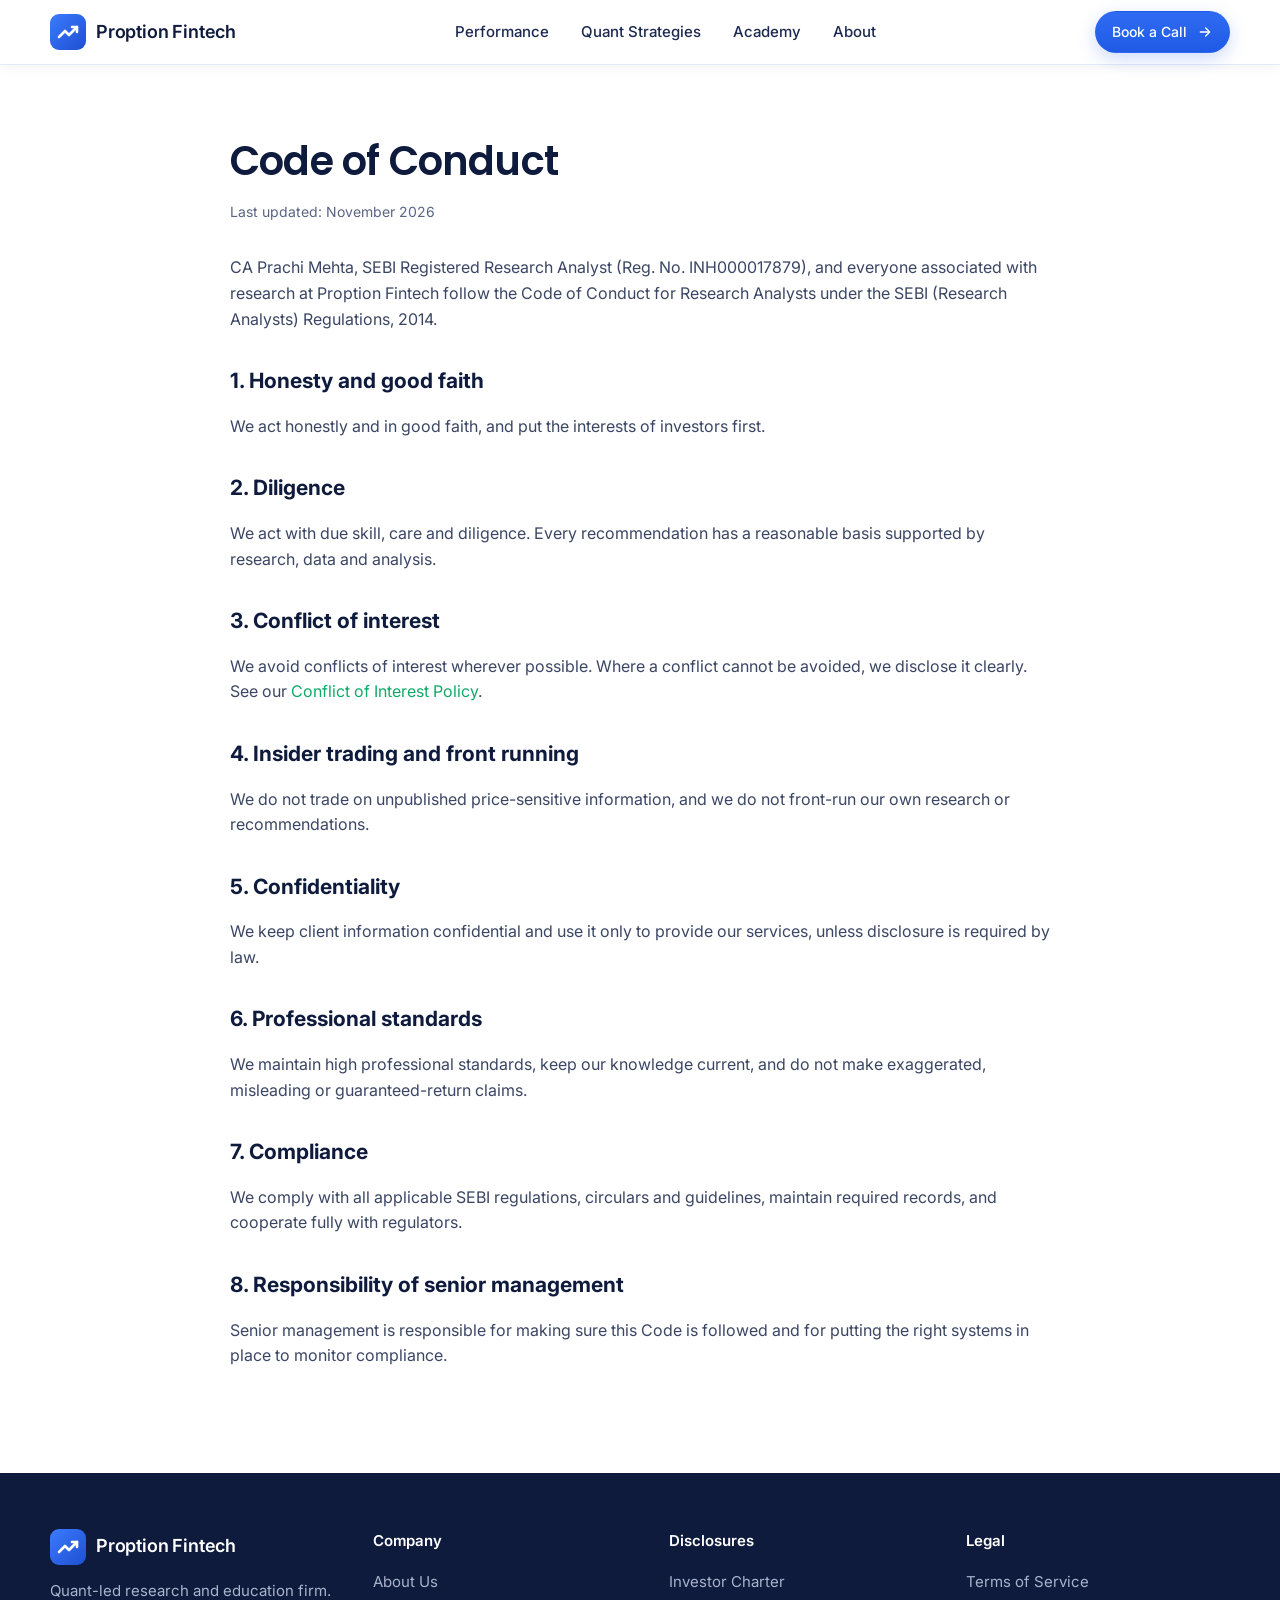
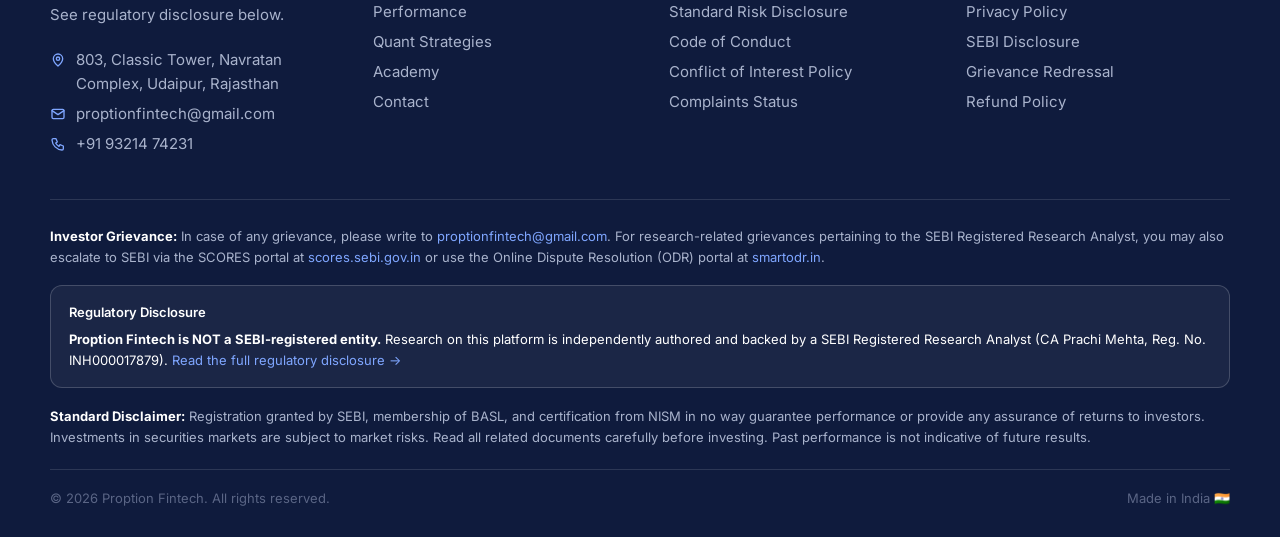
==== commit 7192f5f8: "Blue logo file for the light theme, used for the browser tab icon too Co-Authored-By: Claude Opus 5." ====
--- a/legal/code-of-conduct.html
+++ b/legal/code-of-conduct.html
@@ -4,11 +4,11 @@
   <meta charset="utf-8" />
   <meta name="viewport" content="width=device-width, initial-scale=1" />
   <title>Code of Conduct — Proption Fintech</title>
-  <link rel="icon" href="../assets/logo.svg" type="image/svg+xml" />
+  <link rel="icon" href="../assets/logo.svg?v=2" type="image/svg+xml" />
   <link rel="preconnect" href="https://fonts.googleapis.com" />
   <link rel="preconnect" href="https://fonts.gstatic.com" crossorigin />
   <link href="https://fonts.googleapis.com/css2?family=Inter:wght@400;500;600;700&family=JetBrains+Mono:wght@500;600&family=Space+Grotesk:wght@500;600;700&family=Poppins:wght@500;600;700&display=swap" rel="stylesheet" />
-  <link rel="stylesheet" href="../assets/styles.css?v=14" />
+  <link rel="stylesheet" href="../assets/styles.css?v=15" />
 </head>
 <body data-base="../">
   <header class="nav" id="nav"></header>
@@ -44,7 +44,7 @@
     <!-- ✏️ END OF EDITABLE TEXT -->
   </main>
   <footer class="footer" id="footer"></footer>
-  <script src="../site.config.js?v=14"></script>
-  <script src="../assets/app.js?v=14"></script>
+  <script src="../site.config.js?v=15"></script>
+  <script src="../assets/app.js?v=15"></script>
 </body>
 </html>
--- a/assets/styles.css
+++ b/assets/styles.css
@@ -493,7 +493,6 @@
 [data-theme="light"] .hv-chain-top { border-color: #22325e; }
 [data-theme="light"] .modal { background: #fff; }
 [data-theme="light"] .hero h1 { font-size: clamp(40px, 5.3vw, 66px); line-height: 1.04; }
-[data-theme="light"] .brand img { filter: hue-rotate(68deg) saturate(1.25); }
 [data-theme="light"] .section h2 { font-size: clamp(30px, 4vw, 46px); }
 /* dark green as the second accent; Nifty and down moves in neutral slate so green stays "ours" */
 [data-theme="light"] { --orange: #8ea2cb; --orange-soft: rgba(11,110,79,.09); }
